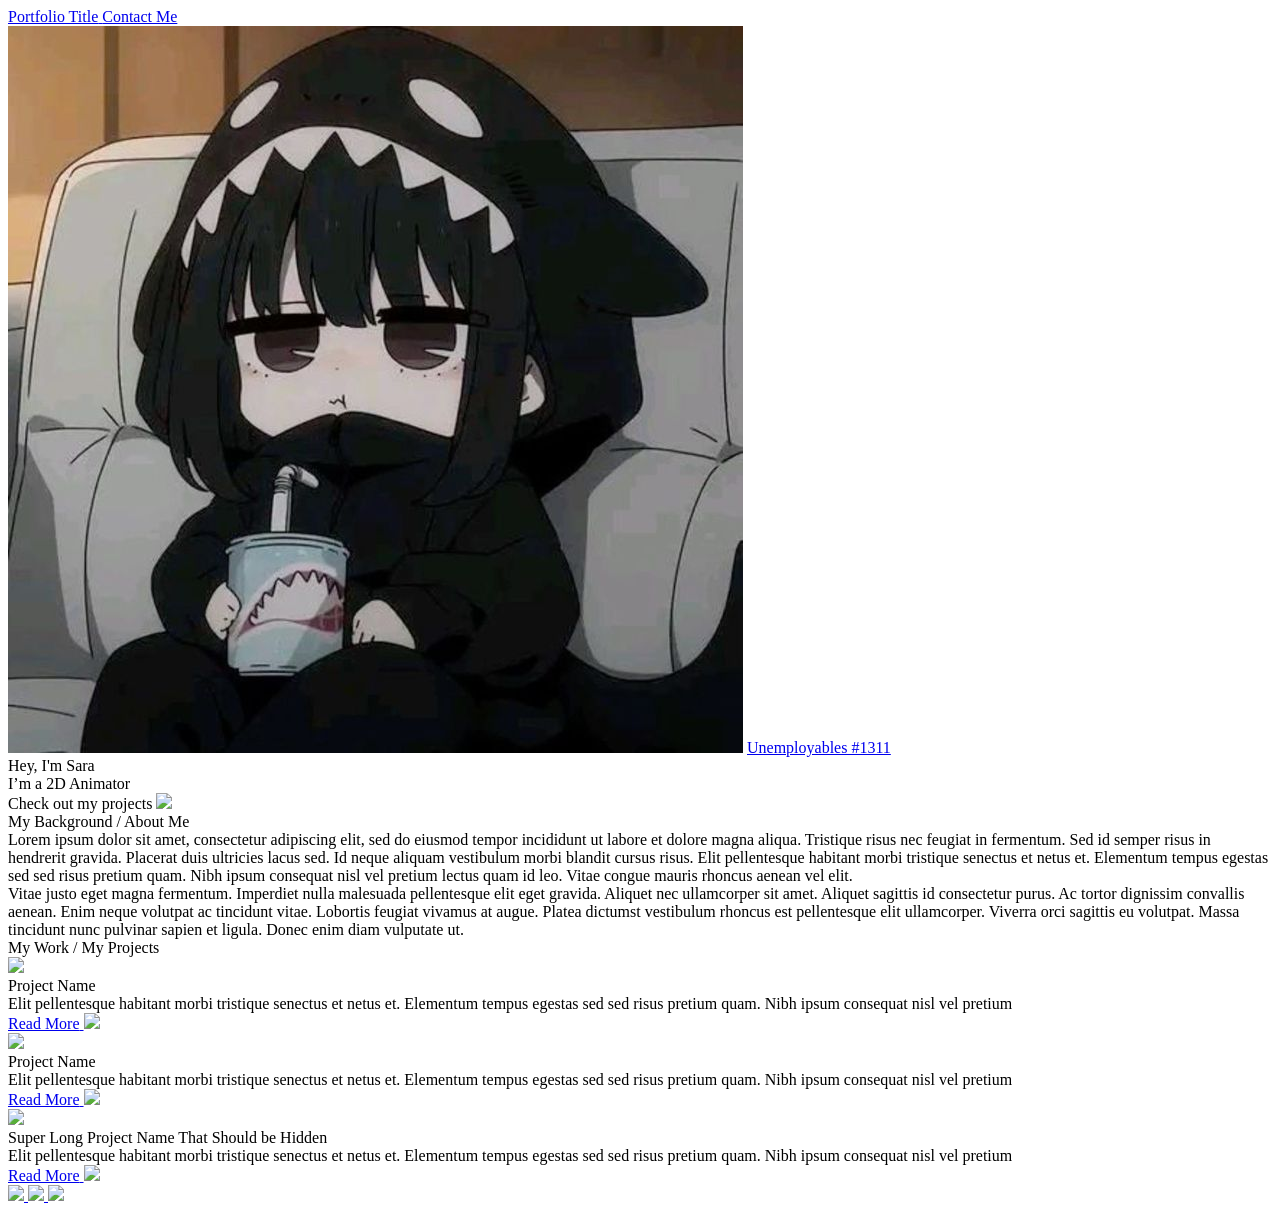
==== index.html @ 7bf30013 "foto" ====
<!DOCTYPE html>
<html lang="en">
	<head>
		<meta charset="utf-8">

    <!-- 
      TODO

      Upload your Unemployable (or whatever photo you like) to the assets/images folder
      and change the name of the image below to match the uploaded one

      Change the title in the <title> tag to whatever you would like the title of your portfolio to be

      This should be the same across all pages.
     -->
    <link rel="icon" href="./assets/images/1311.png" />
		<title>Unemployables Portfolio</title>
    <meta name="description" content="A portfolio template for the Unemployables community.">
    <meta name="viewport" content="width=device-width, initial-scale=1" />

		<link rel="stylesheet" href="./css/layout.css">
    <link rel="stylesheet" href="./css/typography.css">
    <link rel="stylesheet" href="./css/utilities.css">

		<script defer src="./js/script.js"></script>
	</head>
	<body>
    <!-- NAVBAR -->
    <div class="navbar">
      <a class="nav-title-link" href="./index.html">
        <!-- TODO - Change the "Portfolio Title" to whatever you want displayed in the top left -->
        <span class="nav-title">Portfolio Title</span>
         <!-- TODO - Change the email after 'mailto:' to your email address for contact -->
        <a class="button" href="mailto:whitevans.eth@gmail.com">
          <span class="button-text">Contact Me</span>
        </a>
      </a>
    </div>

    <!-- MAIN PAGE CONTENT -->
    <div id="main-content">

      <!-- PORTFOLIO HEADER -->
      <div id="portfolio-header">
        <div id="portfolio-header-image-container">
          <!-- 
            TODO

            - Change the img "src" attribute to point to the Unemployable image you uploaded (or whatever image).
            - Change the number to point to your Unemployable & replace the OpenSea link with your own
            - If you aren't using an Unemployable as your image, remove the entire "a" element
          -->
          <img src="./assets/images/Perfil.png" class="portfolio-header-image">
          <a class="no-underline" target="_blank" href="https://opensea.io/assets/0xe0be388ab81c47b0f098d2030a1c9ef190691a8a/1311">
            <span class="image-caption">Unemployables #1311</span>
          </a>
        </div>

          <!-- 
            TODO

            - Change the main-title to whatver you want
            - Change the body-text after that to a quick introduction to what you do
            - Edit the button text if you feel like it. It will link to the projects section below.
          -->
        <div id="portfolio-header-text-container">
            <div class="header-text">
              <span class="main-title">Hey, I'm Sara</span>
              <div class="body-text">I’m a 2D Animator</div>
            </div>
            <a class="button" id="my-work-link">
              <span class="button-text">Check out my projects</span> 
              <image src="./assets/icons/arrow-right.svg" class="right-arrow-icon"/>
            </a>
        </div>
      </div>

      <!-- ABOUT SECTION -->
      <!-- 
        TODO

        - Change the subheader-text to whatever header you want
        - Add paragraphs using the <div class="body-text"></div> elements in the "about-section-content"
      -->
      <div id="about-section">
        <span class="subheader-text">My Background / About Me</span>
        <div class="about-section-content">
          <div class="body-text">Lorem ipsum dolor sit amet, consectetur adipiscing elit, sed do eiusmod tempor incididunt ut labore et dolore magna aliqua. Tristique risus nec feugiat in fermentum. Sed id semper risus in hendrerit gravida. Placerat duis ultricies lacus sed. Id neque aliquam vestibulum morbi blandit cursus risus. Elit pellentesque habitant morbi tristique senectus et netus et. Elementum tempus egestas sed sed risus pretium quam. Nibh ipsum consequat nisl vel pretium lectus quam id leo. Vitae congue mauris rhoncus aenean vel elit.</div>
          <div class="body-text">Vitae justo eget magna fermentum. Imperdiet nulla malesuada pellentesque elit eget gravida. Aliquet nec ullamcorper sit amet. Aliquet sagittis id consectetur purus. Ac tortor dignissim convallis aenean. Enim neque volutpat ac tincidunt vitae. Lobortis feugiat vivamus at augue. Platea dictumst vestibulum rhoncus est pellentesque elit ullamcorper. Viverra orci sagittis eu volutpat. Massa tincidunt nunc pulvinar sapien et ligula. Donec enim diam vulputate ut.</div>
        </div>
      </div>

      <!-- PROJECTS / MY WORK SECTION -->
      <div id="my-work-section">
        <!-- TODO - Change the subheader-text to whatever you want the Projects section header to say -->
        <span class="subheader-text">My Work / My Projects</span>

        <div class="projects-container">
          <!-- 
            TODO

            This is where the project cards live. Here's a base level project card for you to copy:
            <div class="project-card">
              <img src="./assets/images/IMAGE_NAME" class="project-image">
              <div class="project-card-text-container">
                <div class="subheader-text project-title">PROJECT_NAME</div>
                <div class="body-text project-card-text">SMALL_PROJECT_DESCRIPTION</div>
              </div>
              <a class="button" href="./project-pages/PROJECT_PAGE_NAME.html">
                <span class="button-text">Read More</span>
                <image src="./assets/icons/arrow-right.svg" class="right-arrow-icon"/>
              </a>
            </div>

            - To add a project to the this area, copy the above, paste it below this comment, and change the following:
                - IMAGE_NAME: the name of the image file in assets/images
                - PROJECT_NAME: the name of the project (keep it short, it only shows 1 line)
                - SMALL_PROJECT_DESCRIPTION: a quick project description (max 4 lines)
                - PROJECT_PAGE_NAME.html: the html filename for the project (must be in project-pages folder)
          -->
          <div class="project-card">
            <img src="./assets/images/desktop.jpeg" class="project-image">
            <div class="project-card-text-container">
              <div class="subheader-text project-title">Project Name</div>
              <div class="body-text project-card-text">Elit pellentesque habitant morbi tristique senectus et netus et. Elementum tempus egestas sed sed risus pretium quam. Nibh ipsum consequat nisl vel pretium</div>
            </div>
            <a class="button" href="./project-pages/project-template.html">
              <span class="button-text">Read More</span>
              <image src="./assets/icons/arrow-right.svg" class="right-arrow-icon"/>
            </a>
          </div>
          <div class="project-card">
            <img src="./assets/images/code.jpeg" class="project-image">
            <div class="project-card-text-container">
              <div class="subheader-text project-title">Project Name</div>
              <div class="body-text project-card-text">Elit pellentesque habitant morbi tristique senectus et netus et. Elementum tempus egestas sed sed risus pretium quam. Nibh ipsum consequat nisl vel pretium</div>
            </div>
            <a class="button" href="./project-pages/project-template.html">
              <span class="button-text">Read More</span>
              <image src="./assets/icons/arrow-right.svg" class="right-arrow-icon"/>
            </a>
          </div>
          <div class="project-card">
            <img src="./assets/images/sketchbook.jpeg" class="project-image">
            <div class="project-card-text-container">
              <div class="subheader-text project-title">Super Long Project Name That Should be Hidden</div>
              <div class="body-text project-card-text">Elit pellentesque habitant morbi tristique senectus et netus et. Elementum tempus egestas sed sed risus pretium quam. Nibh ipsum consequat nisl vel pretium</div>
            </div>
            <a class="button" href="./project-pages/project-template.html">
              <span class="button-text">Read More</span>
              <image src="./assets/icons/arrow-right.svg" class="right-arrow-icon"/>
            </a>
          </div>
        </div>
      </div>
    </div>

    <!-- FOOTER -->
    <div id="footer">
      <!-- 
        TODO - Change href to your Instagram account (can also delete entire "a" element if no Instagram) 

        This should be the same across all pages.
      -->
      <a class="icon-link" target="_blank" href="https://twitter.com/whitevans_eth">
        <image src="./assets/icons/instagram.svg" class="footer-icon"/>
      </a>
      <!-- 
        TODO - Change href to your Twitter account (can also delete entire "a" element if no Twitter) 
      
        This should be the same across all pages.
      -->
      <a class="icon-link" target="_blank" href="https://twitter.com/whitevans_eth">
        <image src="./assets/icons/twitter.svg" class="footer-icon"/>
      </a>
      <!-- 
        TODO - Change the email after "mailto" to your contact email 
      
        This should be the same across all pages.
      -->
      <a class="icon-link" href="mailto:whitevans.eth@gmail.com">
        <image src="./assets/icons/mail.svg" class="footer-icon"/>
      </a>
    </div>

	</body>
</html>
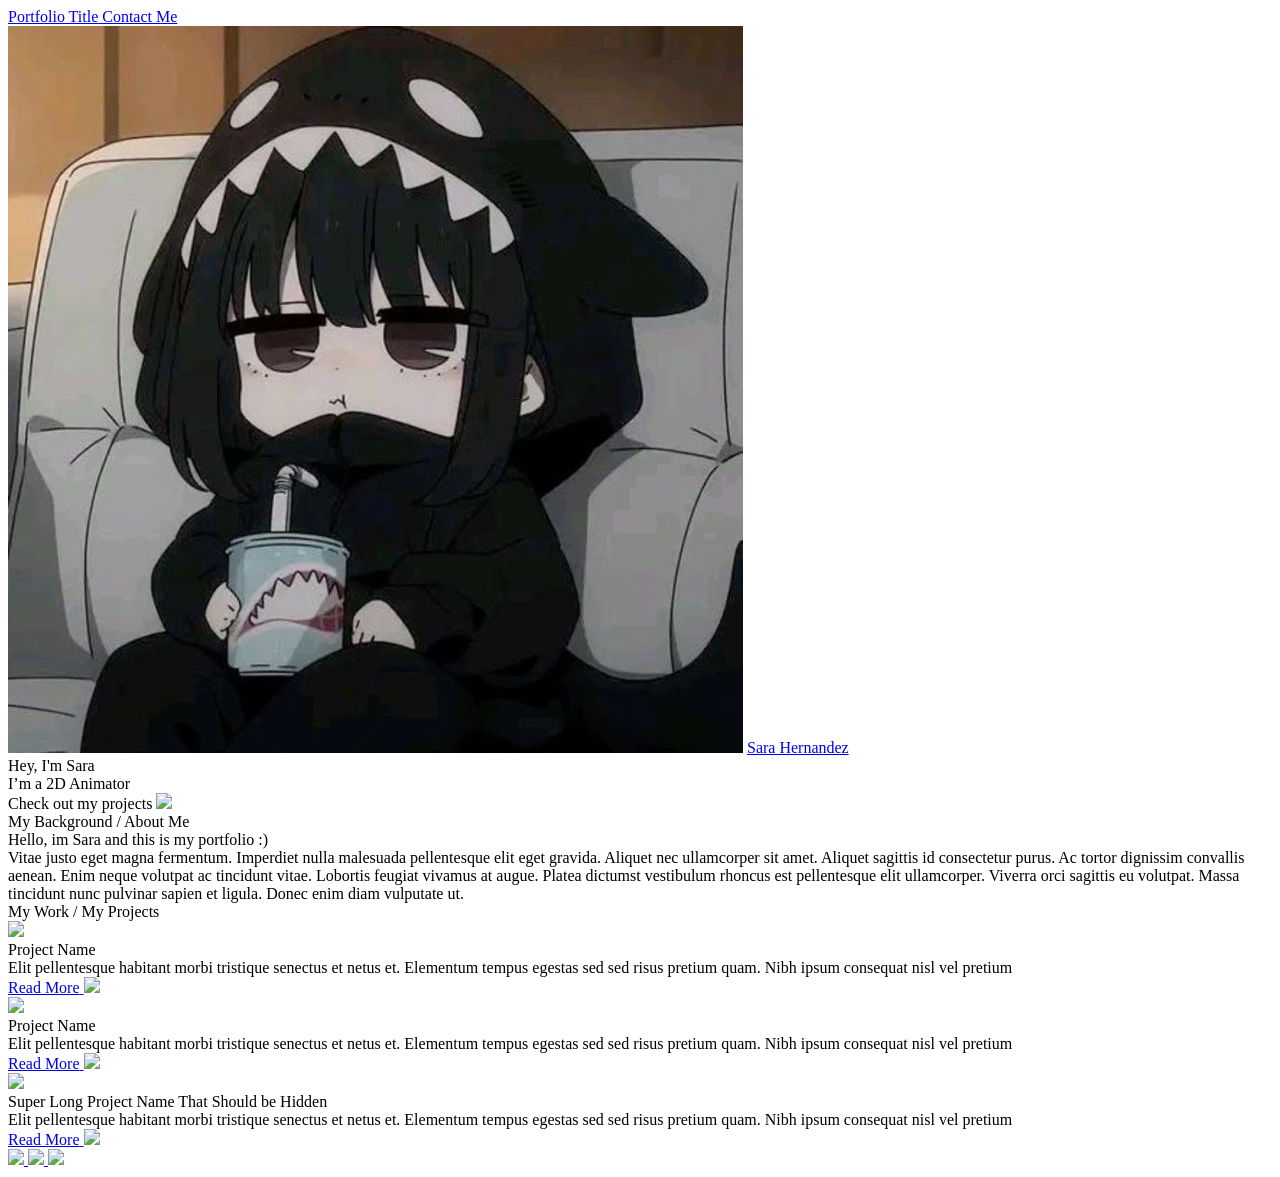
==== commit 08dcd3ea: "Update index.html" ====
--- a/index.html
+++ b/index.html
@@ -14,7 +14,7 @@
       This should be the same across all pages.
      -->
     <link rel="icon" href="./assets/images/1311.png" />
-		<title>Unemployables Portfolio</title>
+		<title>Sara's Portfolio</title>
     <meta name="description" content="A portfolio template for the Unemployables community.">
     <meta name="viewport" content="width=device-width, initial-scale=1" />
 
@@ -52,7 +52,7 @@
           -->
           <img src="./assets/images/Perfil.png" class="portfolio-header-image">
           <a class="no-underline" target="_blank" href="https://opensea.io/assets/0xe0be388ab81c47b0f098d2030a1c9ef190691a8a/1311">
-            <span class="image-caption">Unemployables #1311</span>
+            <span class="image-caption">Sara Hernandez</span>
           </a>
         </div>
 
@@ -85,7 +85,7 @@
       <div id="about-section">
         <span class="subheader-text">My Background / About Me</span>
         <div class="about-section-content">
-          <div class="body-text">Lorem ipsum dolor sit amet, consectetur adipiscing elit, sed do eiusmod tempor incididunt ut labore et dolore magna aliqua. Tristique risus nec feugiat in fermentum. Sed id semper risus in hendrerit gravida. Placerat duis ultricies lacus sed. Id neque aliquam vestibulum morbi blandit cursus risus. Elit pellentesque habitant morbi tristique senectus et netus et. Elementum tempus egestas sed sed risus pretium quam. Nibh ipsum consequat nisl vel pretium lectus quam id leo. Vitae congue mauris rhoncus aenean vel elit.</div>
+          <div class="body-text">Hello, im Sara and this is my portfolio :)</div>
           <div class="body-text">Vitae justo eget magna fermentum. Imperdiet nulla malesuada pellentesque elit eget gravida. Aliquet nec ullamcorper sit amet. Aliquet sagittis id consectetur purus. Ac tortor dignissim convallis aenean. Enim neque volutpat ac tincidunt vitae. Lobortis feugiat vivamus at augue. Platea dictumst vestibulum rhoncus est pellentesque elit ullamcorper. Viverra orci sagittis eu volutpat. Massa tincidunt nunc pulvinar sapien et ligula. Donec enim diam vulputate ut.</div>
         </div>
       </div>
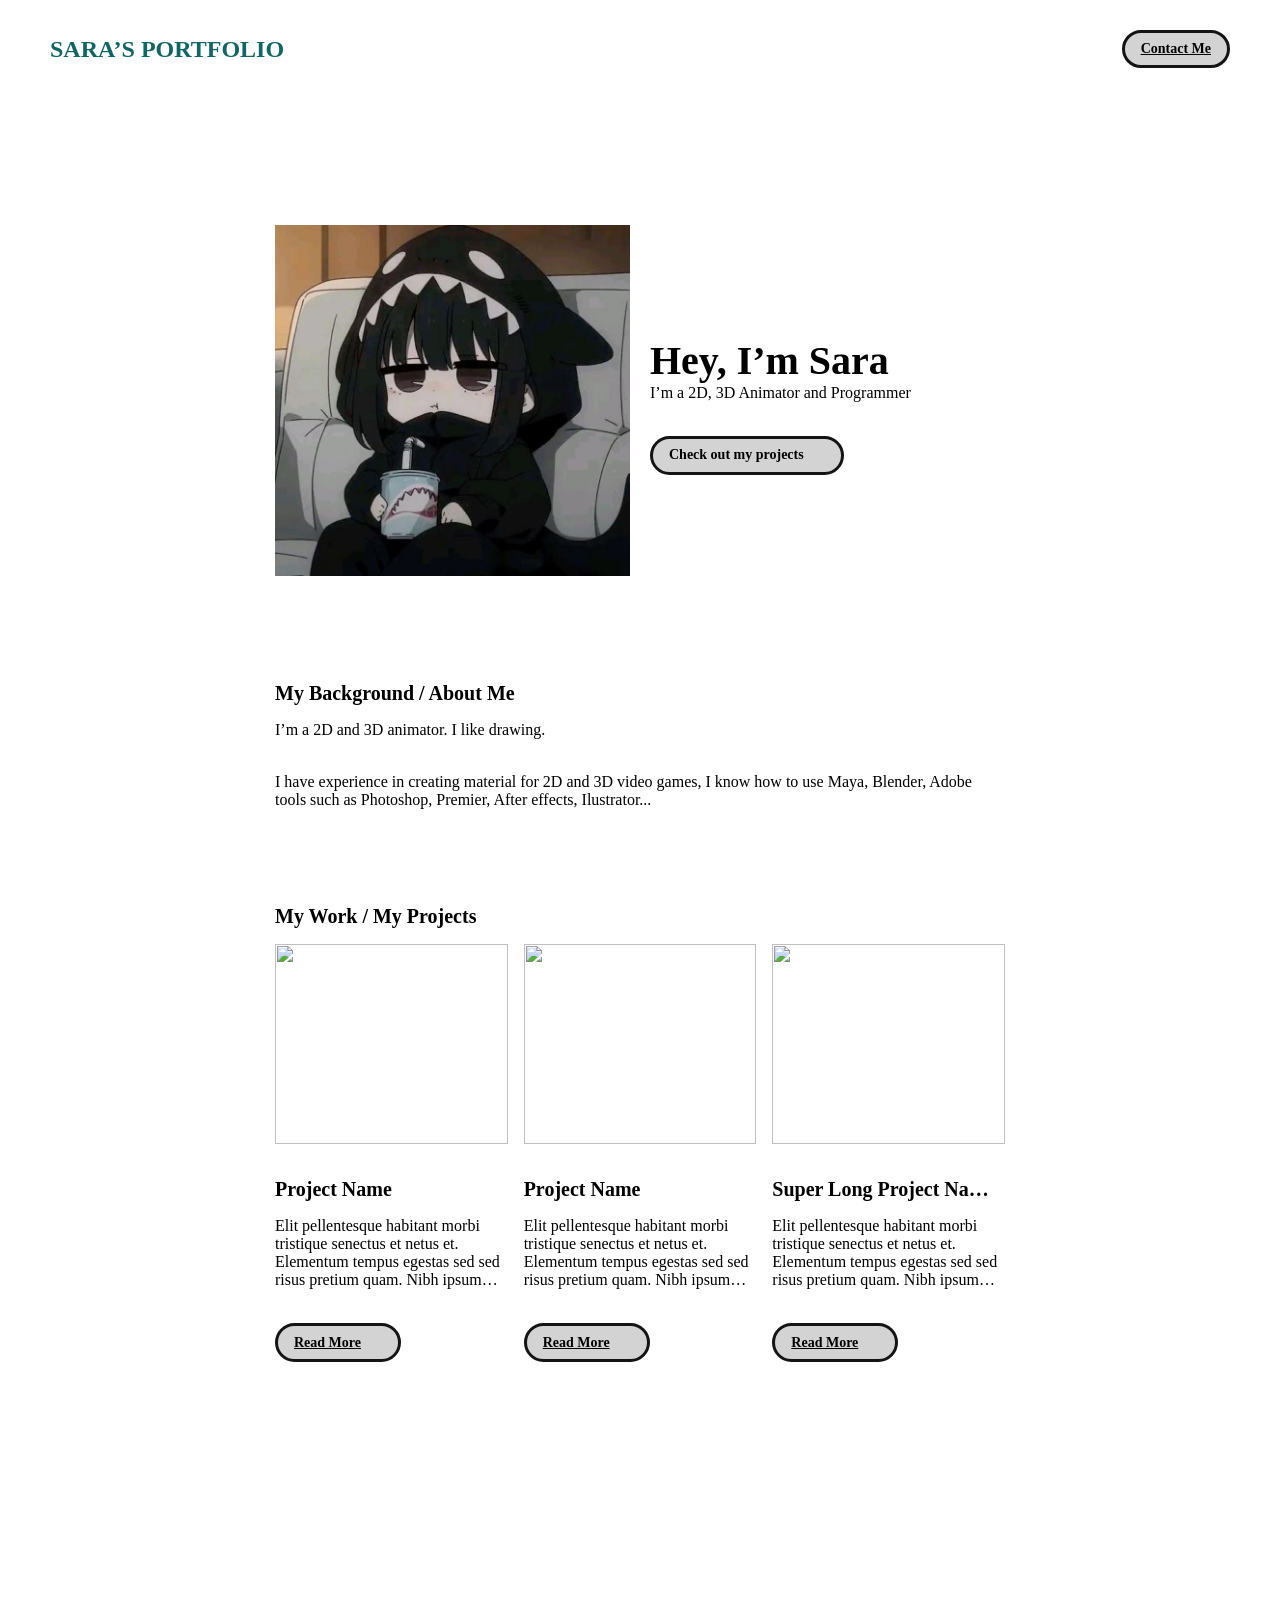
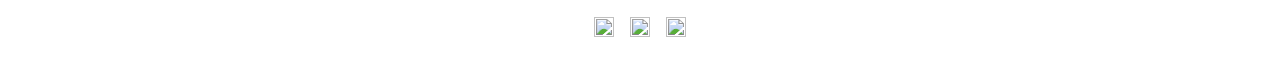
==== commit 9692e2f2: "cambios plantilla" ====
--- a/index.html
+++ b/index.html
@@ -14,8 +14,8 @@
       This should be the same across all pages.
      -->
     <link rel="icon" href="./assets/images/1311.png" />
-		<title>Sara's Portfolio</title>
-    <meta name="description" content="A portfolio template for the Unemployables community.">
+		<title>Sara´s Portfolio</title>
+    <meta name="description" content="My proyect’s">
     <meta name="viewport" content="width=device-width, initial-scale=1" />
 
 		<link rel="stylesheet" href="./css/layout.css">
@@ -29,7 +29,7 @@
     <div class="navbar">
       <a class="nav-title-link" href="./index.html">
         <!-- TODO - Change the "Portfolio Title" to whatever you want displayed in the top left -->
-        <span class="nav-title">Portfolio Title</span>
+        <span class="nav-title">SARA’S PORTFOLIO</span>
          <!-- TODO - Change the email after 'mailto:' to your email address for contact -->
         <a class="button" href="mailto:whitevans.eth@gmail.com">
           <span class="button-text">Contact Me</span>
@@ -52,7 +52,7 @@
           -->
           <img src="./assets/images/Perfil.png" class="portfolio-header-image">
           <a class="no-underline" target="_blank" href="https://opensea.io/assets/0xe0be388ab81c47b0f098d2030a1c9ef190691a8a/1311">
-            <span class="image-caption">Sara Hernandez</span>
+            <span class="image-caption"></span>
           </a>
         </div>
 
@@ -65,8 +65,8 @@
           -->
         <div id="portfolio-header-text-container">
             <div class="header-text">
-              <span class="main-title">Hey, I'm Sara</span>
-              <div class="body-text">I’m a 2D Animator</div>
+              <span class="main-title">Hey, I’m Sara</span>
+              <div class="body-text">I’m a 2D, 3D Animator and Programmer</div>
             </div>
             <a class="button" id="my-work-link">
               <span class="button-text">Check out my projects</span> 
@@ -85,8 +85,8 @@
       <div id="about-section">
         <span class="subheader-text">My Background / About Me</span>
         <div class="about-section-content">
-          <div class="body-text">Hello, im Sara and this is my portfolio :)</div>
-          <div class="body-text">Vitae justo eget magna fermentum. Imperdiet nulla malesuada pellentesque elit eget gravida. Aliquet nec ullamcorper sit amet. Aliquet sagittis id consectetur purus. Ac tortor dignissim convallis aenean. Enim neque volutpat ac tincidunt vitae. Lobortis feugiat vivamus at augue. Platea dictumst vestibulum rhoncus est pellentesque elit ullamcorper. Viverra orci sagittis eu volutpat. Massa tincidunt nunc pulvinar sapien et ligula. Donec enim diam vulputate ut.</div>
+          <div class="body-text">I’m a 2D and 3D animator. I like drawing.</div>
+          <div class="body-text">I have experience in creating material for 2D and 3D video games, I know how to use Maya, Blender, Adobe tools such as Photoshop, Premier, After effects, Ilustrator...</div>
         </div>
       </div>
 
--- a/css/layout.css
+++ b/css/layout.css
@@ -0,0 +1,224 @@
+* {
+  box-sizing: border-box;
+}
+
+html {
+  text-size-adjust: none;
+  -webkit-text-size-adjust: none;
+  -moz-text-size-adjust: none;
+  -ms-text-size-adjust: none;
+}
+
+body {
+  margin: 0;
+  -webkit-font-smoothing: antialiased;
+  -moz-osx-font-smoothing: grayscale;
+}
+
+
+
+
+/* Main Page Layout */
+
+#main-content {
+  margin: 225px 425px;
+  display: flex;
+  flex-direction: column;
+  gap: 96px;
+}
+
+
+
+
+/* Portfolio Header */
+
+#portfolio-header {
+  display: flex;
+  gap: 20px;
+  align-items: center;
+  color: Veige;
+}
+
+#portfolio-header-image-container {
+  display: flex;
+  flex-direction: column;
+  gap: 10px;
+  flex-basis: 50%;
+}
+
+.portfolio-header-image {
+  width: 100%;
+  height: auto;
+}
+
+#portfolio-header-text-container {
+  display: flex;
+  flex-direction: column;
+  gap: 34px;
+  flex-basis: 50%;
+}
+
+
+
+
+/* About Section */
+
+#about-section {
+  display: flex;
+  flex-direction: column;
+  gap: 16px;
+}
+
+.about-section-content {
+  display: flex;
+  flex-direction: column;
+  gap: 34px;
+}
+
+
+
+
+/* Project Section */
+
+#my-work-section {
+  display: flex;
+  flex-direction: column;
+  gap: 16px;
+}
+
+.projects-container {
+  display: flex;
+  gap: 34px 16px;
+  flex-wrap: wrap;
+}
+
+    /* Project Cards */
+
+    .project-card {
+      max-width: calc((100% - 32px) / 3);
+      display: flex;
+      flex-direction: column;
+      gap: 34px;
+    }
+
+    .project-card-text-container {
+      flex-direction: column;
+      display: flex;
+      gap: 16px
+    }
+
+    .project-image {
+      width: 100%;
+      height: 200px;
+      object-fit: cover;
+      object-position: center;
+    }
+
+
+
+
+/* Project Pages */
+
+#project-header {
+  display: flex;
+  flex-direction: column;
+  gap: 16px;
+}
+
+.project-header-image {
+  width: 100%;
+  height: auto;
+}
+
+#project-details {
+  display: flex;
+  flex-direction: column;
+  gap: 16px;
+}
+
+.project-details-content {
+  display: flex;
+  flex-direction: column;
+  gap: 34px;
+}
+
+    /* Project Gallery */
+
+    #project-gallery {
+      display: flex;
+      flex-direction: column;
+      gap: 16px;
+    }
+
+    .project-gallery-content {
+      display: flex;
+      flex-wrap: wrap;
+      gap: 34px 16px;
+    }
+
+    .gallery-image-container {
+      width: 100%;
+      display: flex;
+      flex-direction: column;
+      gap: 10px;
+    }
+
+    .gallery-image-container.half-width {
+      width: calc((100% - 16px) / 2);
+    }
+
+    .gallery-image {
+      width: 100%;
+      height: auto;
+    }
+
+
+/* Extra Extra large devices (large laptops and desktops, 1200px and below) */
+@media only screen and (max-width: 1600px) {
+  #main-content {
+    margin: 225px 275px;
+  }
+}
+
+/* Extra large devices (large laptops and desktops, 1200px and below) */
+@media only screen and (max-width: 1200px) {
+  #main-content {
+    margin: 225px 175px;
+  }
+}
+
+/* Large devices (laptops/desktops, 1000px and below) */
+@media only screen and (max-width: 1000px) {
+  #main-content {
+    margin: 225px 75px;
+  }
+}
+
+/* Small devices (portrait tablets and large phones, 800px and below) */
+@media only screen and (max-width: 800px) {
+  #main-content {
+    margin: 150px 50px;
+  }
+
+  #portfolio-header {
+    flex-direction: column;
+  }
+
+  .project-card {
+    max-width: calc((100% - 16px) / 2);
+  }
+}
+
+/* Small devices (portrait tablets and large phones, 600px and below) */
+@media only screen and (max-width: 600px) {
+  #main-content {
+    margin: 125px 20px;
+  }
+
+  .project-card {
+    max-width: 100%;
+  }
+}
+
+
+
--- a/css/typography.css
+++ b/css/typography.css
@@ -0,0 +1,50 @@
+body {
+  font-family: "sans-serif";
+}
+
+.nav-title {
+  font-weight: 700;
+  font-size: 24px;
+}
+
+.button-text {
+  font-size: 14px;
+  font-weight: 700;
+  color: Black;
+}
+
+.image-caption {
+  font-size: 14px;
+  font-weight: 500;
+}
+
+.main-title {
+  font-size: 40px;
+  font-weight: 700;
+}
+
+.subheader-text {
+  font-size: 20px;
+  font-weight: 700;
+}
+
+.body-text {
+  font-size: 16px;
+  font-weight: 500;
+}
+
+.project-card-text {
+  overflow: hidden;
+  text-overflow: ellipsis;
+  display: -webkit-box;
+  -webkit-line-clamp: 4;
+  -webkit-box-orient: vertical;
+}
+
+.project-title {
+  overflow: hidden;
+  text-overflow: ellipsis;
+  display: -webkit-box;
+  -webkit-line-clamp: 1;
+  -webkit-box-orient: vertical;
+}
--- a/css/utilities.css
+++ b/css/utilities.css
@@ -0,0 +1,106 @@
+
+/* Icons */
+
+.right-arrow-icon {
+  width: 16px;
+  height: 16px;
+  margin-top: 1px; 
+}
+
+.footer-icon {
+  width: 20px;
+  height: 20px;
+}
+
+a.icon-link {
+  transition: transform 200ms ease-in-out;
+}
+
+a.icon-link:hover {
+  cursor: pointer;
+  stroke-width: 5;
+  margin: 0;
+  transform: rotate(15deg);
+}
+
+
+/* Navbar Styling */
+
+.navbar {
+  width: 100%;
+  padding: 30px 50px;
+  display: flex;
+  justify-content: space-between;
+  align-items: center;
+  position: fixed;
+  top: 0;
+  left: 0;
+}
+
+.nav-title-link {
+  color: #116664;
+  text-decoration: none;
+}
+
+.nav-title-link:hover {
+  text-decoration: underline;
+}
+
+/* Small devices (portrait tablets and large phones, 800px and below) */
+@media only screen and (max-width: 800px) {
+  .navbar {
+    padding: 20px 20px;
+    background-color: white
+  }
+}
+
+
+/* Button Styling */
+
+a.button {
+  padding: 8px 16px;
+  border: 3px solid #141414;
+  border-radius: 50px;
+  color: black;
+  background-color: LightGrey;
+  width: fit-content;
+  display: flex;
+  gap: 5px;
+  align-items: center;
+}
+
+a.button:hover {
+  text-decoration: underline;
+  text-decoration-thickness: 2px;
+  cursor: pointer;
+}
+
+
+/* Footer Styling */
+
+#footer {
+  width: 100%;
+  display: flex;
+  padding: 30px 50px;
+  justify-content: center;
+  align-items: center;
+  gap: 16px;
+}
+
+/* Link Styling */
+a.no-underline {
+  text-decoration: none;
+  color: black
+}
+
+a.no-underline:hover {
+  text-decoration: underline;
+  cursor: pointer;
+}
+
+/* Small devices (portrait tablets and large phones, 800px and below) */
+@media only screen and (max-width: 800px) {
+  #footer {
+    padding: 20px 20px;
+  }
+}
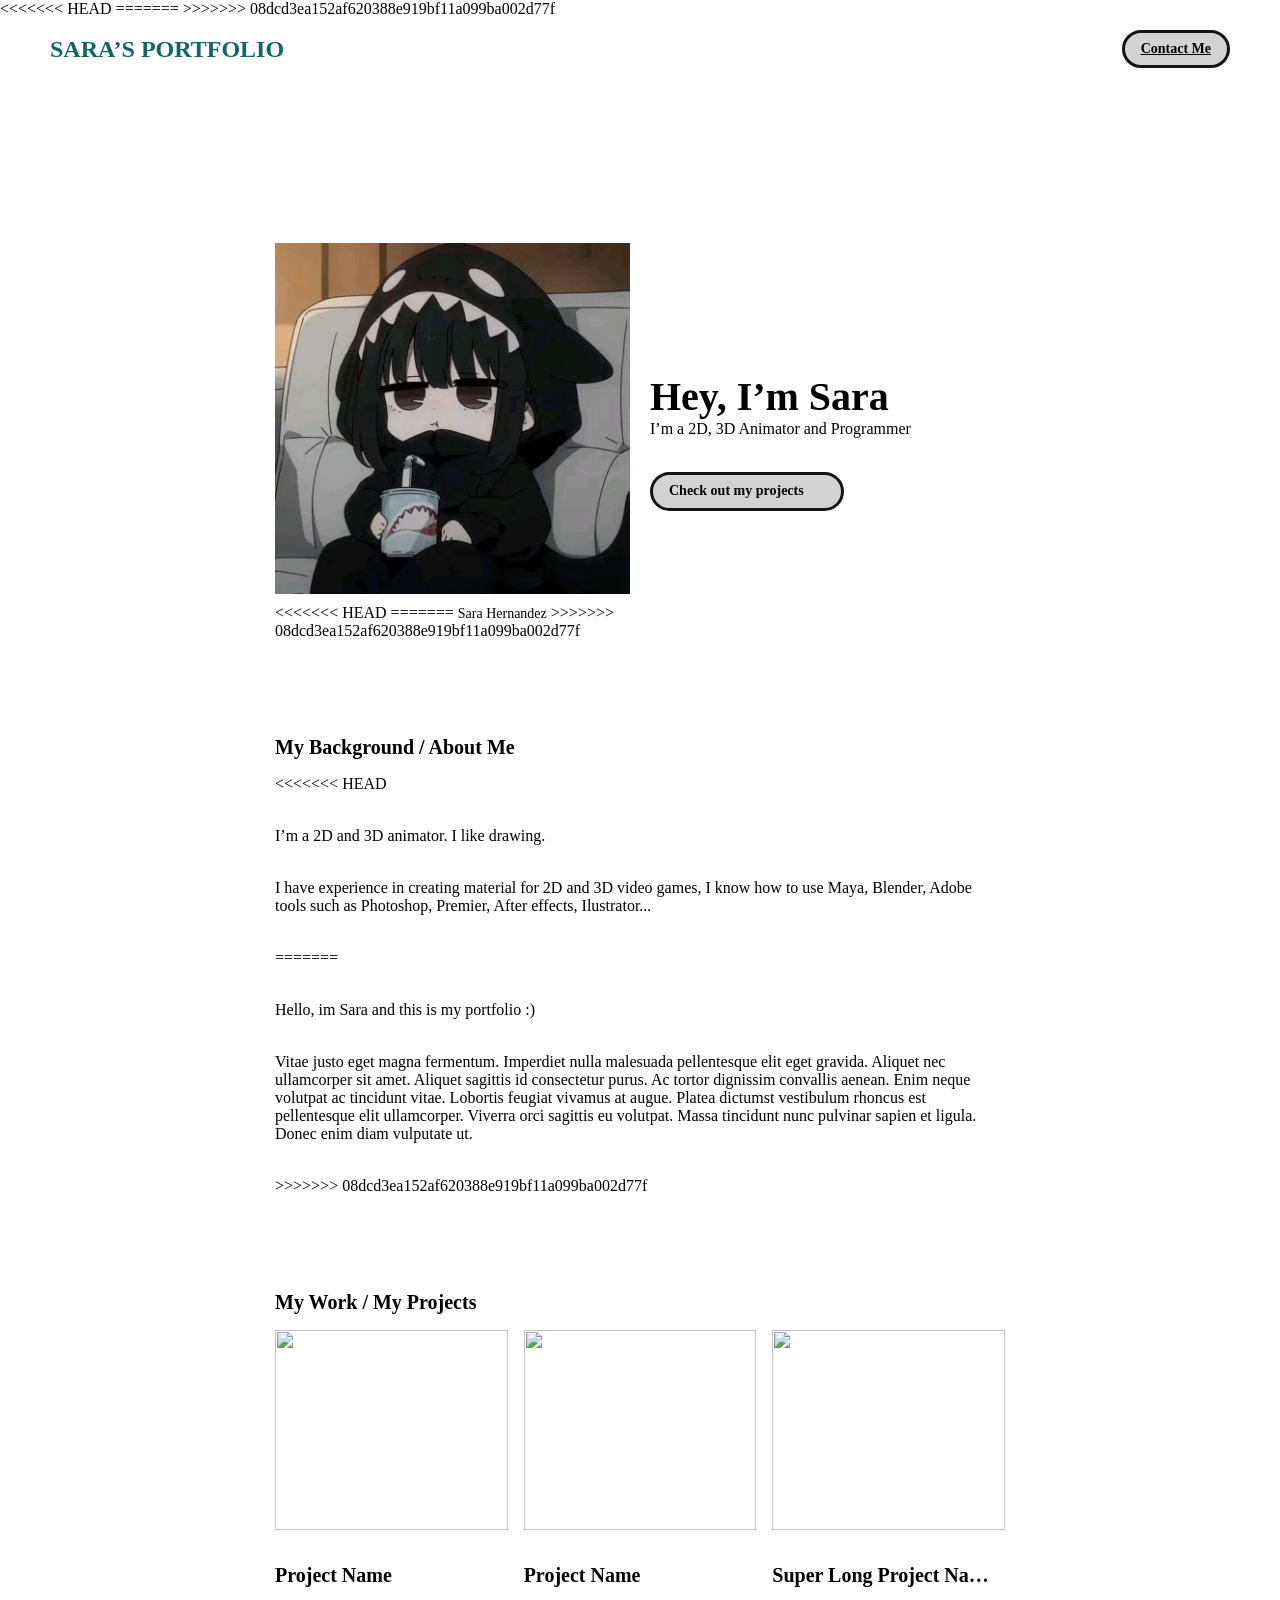
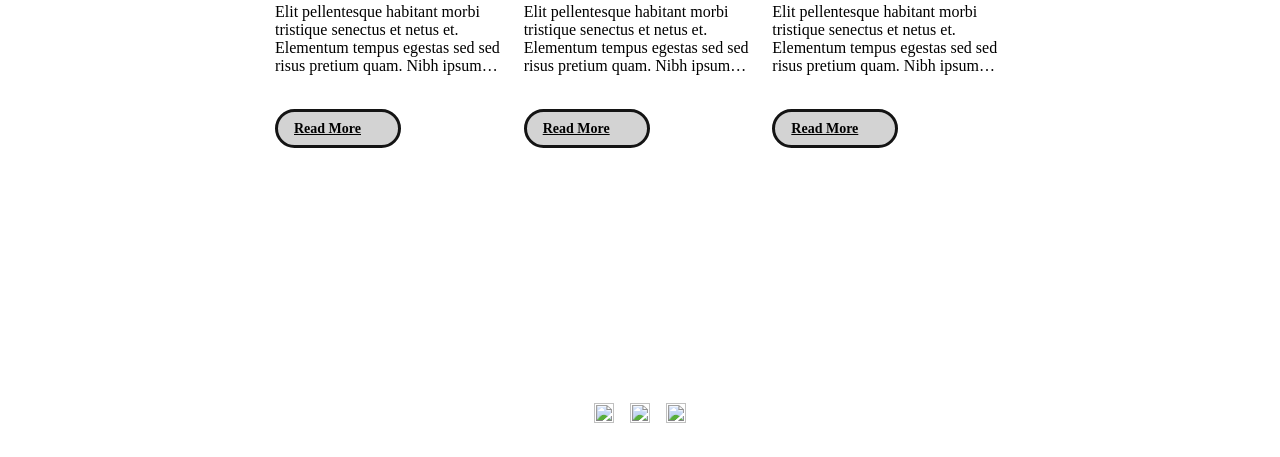
==== commit 9806d13f: "cambios plantilla2" ====
--- a/index.html
+++ b/index.html
@@ -14,8 +14,13 @@
       This should be the same across all pages.
      -->
     <link rel="icon" href="./assets/images/1311.png" />
+<<<<<<< HEAD
 		<title>Sara´s Portfolio</title>
     <meta name="description" content="My proyect’s">
+=======
+		<title>Sara's Portfolio</title>
+    <meta name="description" content="A portfolio template for the Unemployables community.">
+>>>>>>> 08dcd3ea152af620388e919bf11a099ba002d77f
     <meta name="viewport" content="width=device-width, initial-scale=1" />
 
 		<link rel="stylesheet" href="./css/layout.css">
@@ -52,7 +57,11 @@
           -->
           <img src="./assets/images/Perfil.png" class="portfolio-header-image">
           <a class="no-underline" target="_blank" href="https://opensea.io/assets/0xe0be388ab81c47b0f098d2030a1c9ef190691a8a/1311">
+<<<<<<< HEAD
             <span class="image-caption"></span>
+=======
+            <span class="image-caption">Sara Hernandez</span>
+>>>>>>> 08dcd3ea152af620388e919bf11a099ba002d77f
           </a>
         </div>
 
@@ -85,8 +94,13 @@
       <div id="about-section">
         <span class="subheader-text">My Background / About Me</span>
         <div class="about-section-content">
+<<<<<<< HEAD
           <div class="body-text">I’m a 2D and 3D animator. I like drawing.</div>
           <div class="body-text">I have experience in creating material for 2D and 3D video games, I know how to use Maya, Blender, Adobe tools such as Photoshop, Premier, After effects, Ilustrator...</div>
+=======
+          <div class="body-text">Hello, im Sara and this is my portfolio :)</div>
+          <div class="body-text">Vitae justo eget magna fermentum. Imperdiet nulla malesuada pellentesque elit eget gravida. Aliquet nec ullamcorper sit amet. Aliquet sagittis id consectetur purus. Ac tortor dignissim convallis aenean. Enim neque volutpat ac tincidunt vitae. Lobortis feugiat vivamus at augue. Platea dictumst vestibulum rhoncus est pellentesque elit ullamcorper. Viverra orci sagittis eu volutpat. Massa tincidunt nunc pulvinar sapien et ligula. Donec enim diam vulputate ut.</div>
+>>>>>>> 08dcd3ea152af620388e919bf11a099ba002d77f
         </div>
       </div>
 
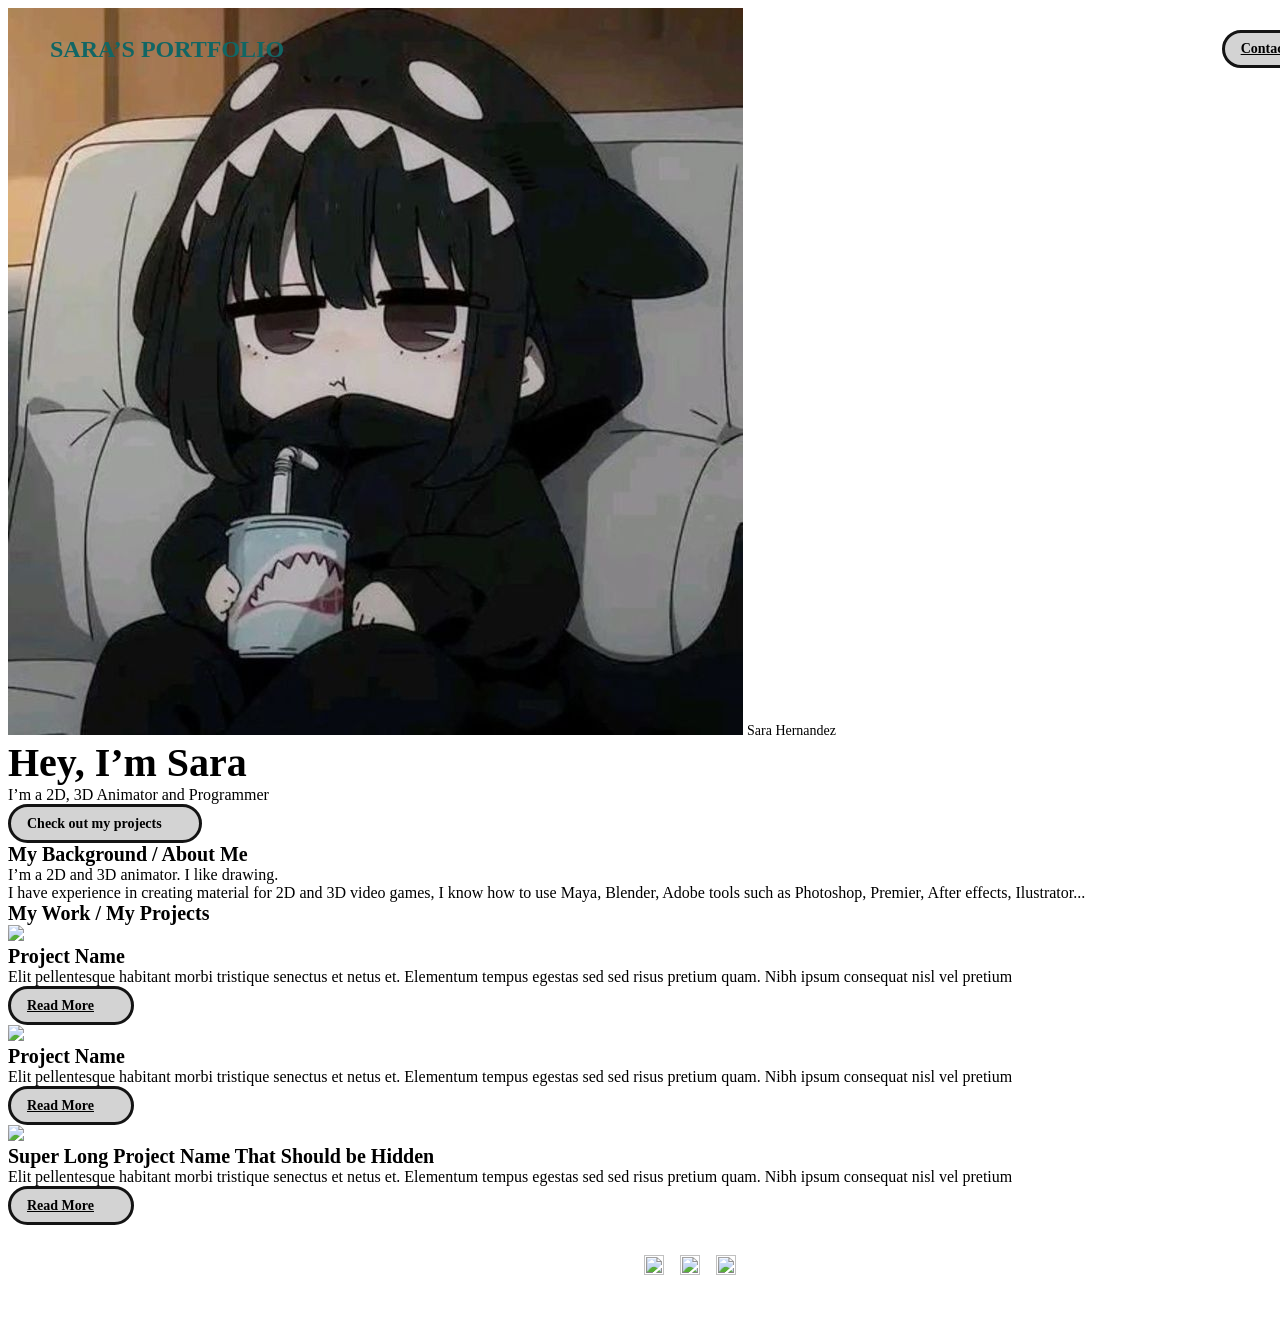
==== commit e79d83b2: "cambios de duplicado" ====
--- a/index.html
+++ b/index.html
@@ -14,13 +14,8 @@
       This should be the same across all pages.
      -->
     <link rel="icon" href="./assets/images/1311.png" />
-<<<<<<< HEAD
 		<title>Sara´s Portfolio</title>
     <meta name="description" content="My proyect’s">
-=======
-		<title>Sara's Portfolio</title>
-    <meta name="description" content="A portfolio template for the Unemployables community.">
->>>>>>> 08dcd3ea152af620388e919bf11a099ba002d77f
     <meta name="viewport" content="width=device-width, initial-scale=1" />
 
 		<link rel="stylesheet" href="./css/layout.css">
@@ -57,11 +52,7 @@
           -->
           <img src="./assets/images/Perfil.png" class="portfolio-header-image">
           <a class="no-underline" target="_blank" href="https://opensea.io/assets/0xe0be388ab81c47b0f098d2030a1c9ef190691a8a/1311">
-<<<<<<< HEAD
-            <span class="image-caption"></span>
-=======
             <span class="image-caption">Sara Hernandez</span>
->>>>>>> 08dcd3ea152af620388e919bf11a099ba002d77f
           </a>
         </div>
 
@@ -94,13 +85,8 @@
       <div id="about-section">
         <span class="subheader-text">My Background / About Me</span>
         <div class="about-section-content">
-<<<<<<< HEAD
           <div class="body-text">I’m a 2D and 3D animator. I like drawing.</div>
           <div class="body-text">I have experience in creating material for 2D and 3D video games, I know how to use Maya, Blender, Adobe tools such as Photoshop, Premier, After effects, Ilustrator...</div>
-=======
-          <div class="body-text">Hello, im Sara and this is my portfolio :)</div>
-          <div class="body-text">Vitae justo eget magna fermentum. Imperdiet nulla malesuada pellentesque elit eget gravida. Aliquet nec ullamcorper sit amet. Aliquet sagittis id consectetur purus. Ac tortor dignissim convallis aenean. Enim neque volutpat ac tincidunt vitae. Lobortis feugiat vivamus at augue. Platea dictumst vestibulum rhoncus est pellentesque elit ullamcorper. Viverra orci sagittis eu volutpat. Massa tincidunt nunc pulvinar sapien et ligula. Donec enim diam vulputate ut.</div>
->>>>>>> 08dcd3ea152af620388e919bf11a099ba002d77f
         </div>
       </div>
 
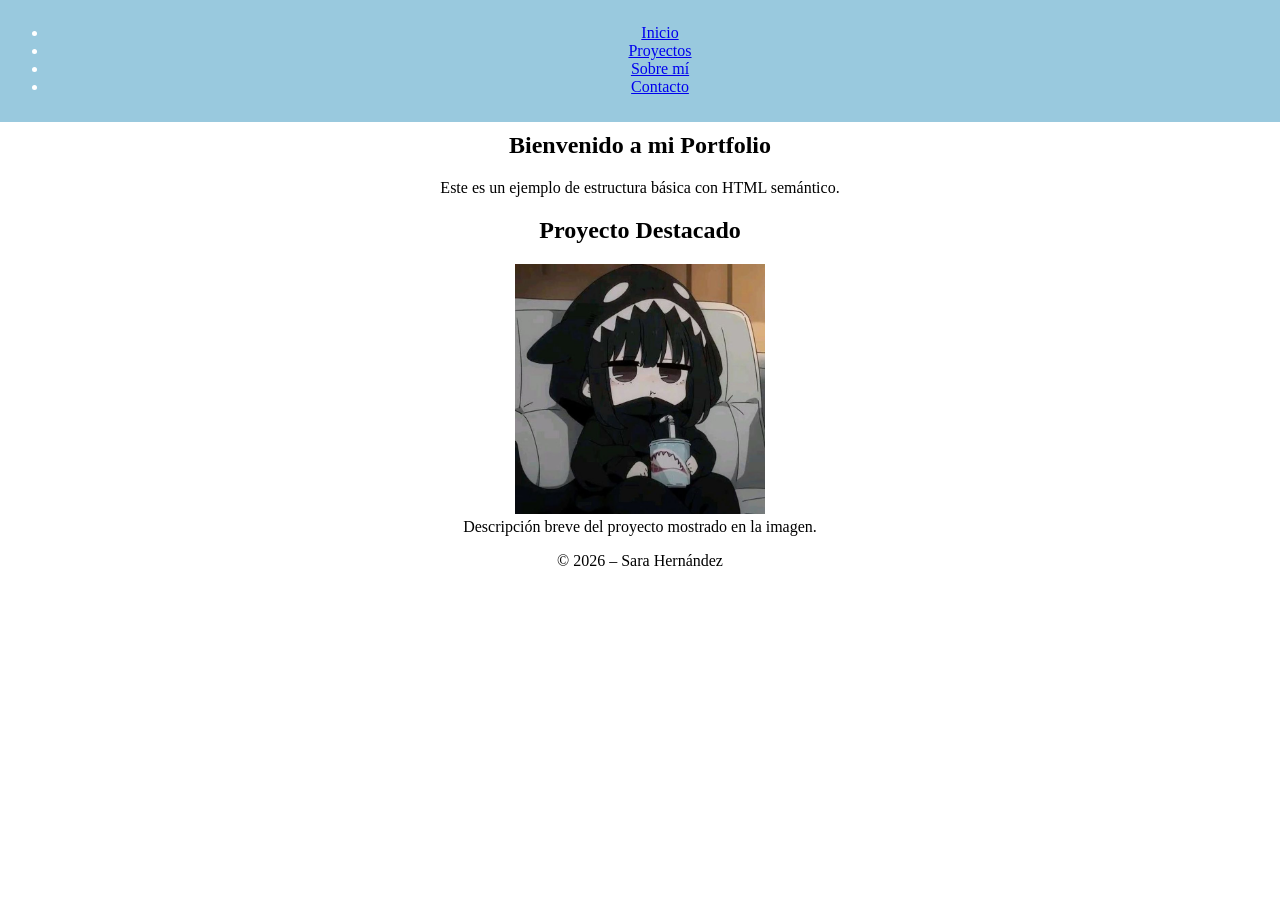
==== commit 540925cd: "13/02/26" ====
--- a/index.html
+++ b/index.html
@@ -1,187 +1,61 @@
 <!DOCTYPE html>
-<html lang="en">
-	<head>
-		<meta charset="utf-8">
+<html lang="es">
+<head>
+    <meta charset="UTF-8">
+    <meta name="viewport" content="width=device-width, initial-scale=1.0">
+    <title>Mi Portfolio</title>
+    <style>
 
-    <!-- 
-      TODO
+     body {font-family: ans-serif;}
+     .Background {
+       background-color: #99c9de;
+       color: white;
+       margin: -10px;
+       padding:10px;
+           }           
+    </style>
+</head>
 
-      Upload your Unemployable (or whatever photo you like) to the assets/images folder
-      and change the name of the image below to match the uploaded one
+<body style="text-align:center;">
+    <!-- HEADER + NAVEGACIÓN -->
+    <div class="Background">
+      <header>
+        <nav>
+            <ul>
+                <li style="text-align:center;"><a href="index.html">Inicio</a></li>
+                <li style="text-align:center;"><a href="Pag2.html">Proyectos</a></li>
+                <li style="text-align:center;"><a href="#">Sobre mí</a></li>
+                <li style="text-align:center;"><a href="#">Contacto</a></li>
+            </ul>
+        </nav>
+      </header>
+    </div> 
+    
+    <!-- CONTENIDO PRINCIPAL -->
+    <main>
 
-      Change the title in the <title> tag to whatever you would like the title of your portfolio to be
+        <!-- SECCIÓN DE BIENVENIDA -->
+        <section>
+            <h1 style=>Bienvenido a mi Portfolio</h1>
+            <p>Este es un ejemplo de estructura básica con HTML semántico.</p>
+        </section>
 
-      This should be the same across all pages.
-     -->
-    <link rel="icon" href="./assets/images/1311.png" />
-		<title>Sara´s Portfolio</title>
-    <meta name="description" content="My proyect’s">
-    <meta name="viewport" content="width=device-width, initial-scale=1" />
+        <!-- ARTÍCULO DE PROYECTO -->
+        <nav>
+            <h2>Proyecto Destacado</h2>
 
-		<link rel="stylesheet" href="./css/layout.css">
-    <link rel="stylesheet" href="./css/typography.css">
-    <link rel="stylesheet" href="./css/utilities.css">
+            <figure>
+                <img src="Imagenes\Perfil.jpg" alt="Imagen Perfil" width="250" height="250">
+                <figcaption>Descripción breve del proyecto mostrado en la imagen.</figcaption>
+            </figure>
+        </nav>
 
-		<script defer src="./js/script.js"></script>
-	</head>
-	<body>
-    <!-- NAVBAR -->
-    <div class="navbar">
-      <a class="nav-title-link" href="./index.html">
-        <!-- TODO - Change the "Portfolio Title" to whatever you want displayed in the top left -->
-        <span class="nav-title">SARA’S PORTFOLIO</span>
-         <!-- TODO - Change the email after 'mailto:' to your email address for contact -->
-        <a class="button" href="mailto:whitevans.eth@gmail.com">
-          <span class="button-text">Contact Me</span>
-        </a>
-      </a>
-    </div>
+    </main>
 
-    <!-- MAIN PAGE CONTENT -->
-    <div id="main-content">
+    <!-- PIE DE PÁGINA -->
+    <footer>
+        <p>© 2026 – Sara Hernández</p>
+    </footer>
 
-      <!-- PORTFOLIO HEADER -->
-      <div id="portfolio-header">
-        <div id="portfolio-header-image-container">
-          <!-- 
-            TODO
-
-            - Change the img "src" attribute to point to the Unemployable image you uploaded (or whatever image).
-            - Change the number to point to your Unemployable & replace the OpenSea link with your own
-            - If you aren't using an Unemployable as your image, remove the entire "a" element
-          -->
-          <img src="./assets/images/Perfil.png" class="portfolio-header-image">
-          <a class="no-underline" target="_blank" href="https://opensea.io/assets/0xe0be388ab81c47b0f098d2030a1c9ef190691a8a/1311">
-            <span class="image-caption">Sara Hernandez</span>
-          </a>
-        </div>
-
-          <!-- 
-            TODO
-
-            - Change the main-title to whatver you want
-            - Change the body-text after that to a quick introduction to what you do
-            - Edit the button text if you feel like it. It will link to the projects section below.
-          -->
-        <div id="portfolio-header-text-container">
-            <div class="header-text">
-              <span class="main-title">Hey, I’m Sara</span>
-              <div class="body-text">I’m a 2D, 3D Animator and Programmer</div>
-            </div>
-            <a class="button" id="my-work-link">
-              <span class="button-text">Check out my projects</span> 
-              <image src="./assets/icons/arrow-right.svg" class="right-arrow-icon"/>
-            </a>
-        </div>
-      </div>
-
-      <!-- ABOUT SECTION -->
-      <!-- 
-        TODO
-
-        - Change the subheader-text to whatever header you want
-        - Add paragraphs using the <div class="body-text"></div> elements in the "about-section-content"
-      -->
-      <div id="about-section">
-        <span class="subheader-text">My Background / About Me</span>
-        <div class="about-section-content">
-          <div class="body-text">I’m a 2D and 3D animator. I like drawing.</div>
-          <div class="body-text">I have experience in creating material for 2D and 3D video games, I know how to use Maya, Blender, Adobe tools such as Photoshop, Premier, After effects, Ilustrator...</div>
-        </div>
-      </div>
-
-      <!-- PROJECTS / MY WORK SECTION -->
-      <div id="my-work-section">
-        <!-- TODO - Change the subheader-text to whatever you want the Projects section header to say -->
-        <span class="subheader-text">My Work / My Projects</span>
-
-        <div class="projects-container">
-          <!-- 
-            TODO
-
-            This is where the project cards live. Here's a base level project card for you to copy:
-            <div class="project-card">
-              <img src="./assets/images/IMAGE_NAME" class="project-image">
-              <div class="project-card-text-container">
-                <div class="subheader-text project-title">PROJECT_NAME</div>
-                <div class="body-text project-card-text">SMALL_PROJECT_DESCRIPTION</div>
-              </div>
-              <a class="button" href="./project-pages/PROJECT_PAGE_NAME.html">
-                <span class="button-text">Read More</span>
-                <image src="./assets/icons/arrow-right.svg" class="right-arrow-icon"/>
-              </a>
-            </div>
-
-            - To add a project to the this area, copy the above, paste it below this comment, and change the following:
-                - IMAGE_NAME: the name of the image file in assets/images
-                - PROJECT_NAME: the name of the project (keep it short, it only shows 1 line)
-                - SMALL_PROJECT_DESCRIPTION: a quick project description (max 4 lines)
-                - PROJECT_PAGE_NAME.html: the html filename for the project (must be in project-pages folder)
-          -->
-          <div class="project-card">
-            <img src="./assets/images/desktop.jpeg" class="project-image">
-            <div class="project-card-text-container">
-              <div class="subheader-text project-title">Project Name</div>
-              <div class="body-text project-card-text">Elit pellentesque habitant morbi tristique senectus et netus et. Elementum tempus egestas sed sed risus pretium quam. Nibh ipsum consequat nisl vel pretium</div>
-            </div>
-            <a class="button" href="./project-pages/project-template.html">
-              <span class="button-text">Read More</span>
-              <image src="./assets/icons/arrow-right.svg" class="right-arrow-icon"/>
-            </a>
-          </div>
-          <div class="project-card">
-            <img src="./assets/images/code.jpeg" class="project-image">
-            <div class="project-card-text-container">
-              <div class="subheader-text project-title">Project Name</div>
-              <div class="body-text project-card-text">Elit pellentesque habitant morbi tristique senectus et netus et. Elementum tempus egestas sed sed risus pretium quam. Nibh ipsum consequat nisl vel pretium</div>
-            </div>
-            <a class="button" href="./project-pages/project-template.html">
-              <span class="button-text">Read More</span>
-              <image src="./assets/icons/arrow-right.svg" class="right-arrow-icon"/>
-            </a>
-          </div>
-          <div class="project-card">
-            <img src="./assets/images/sketchbook.jpeg" class="project-image">
-            <div class="project-card-text-container">
-              <div class="subheader-text project-title">Super Long Project Name That Should be Hidden</div>
-              <div class="body-text project-card-text">Elit pellentesque habitant morbi tristique senectus et netus et. Elementum tempus egestas sed sed risus pretium quam. Nibh ipsum consequat nisl vel pretium</div>
-            </div>
-            <a class="button" href="./project-pages/project-template.html">
-              <span class="button-text">Read More</span>
-              <image src="./assets/icons/arrow-right.svg" class="right-arrow-icon"/>
-            </a>
-          </div>
-        </div>
-      </div>
-    </div>
-
-    <!-- FOOTER -->
-    <div id="footer">
-      <!-- 
-        TODO - Change href to your Instagram account (can also delete entire "a" element if no Instagram) 
-
-        This should be the same across all pages.
-      -->
-      <a class="icon-link" target="_blank" href="https://twitter.com/whitevans_eth">
-        <image src="./assets/icons/instagram.svg" class="footer-icon"/>
-      </a>
-      <!-- 
-        TODO - Change href to your Twitter account (can also delete entire "a" element if no Twitter) 
-      
-        This should be the same across all pages.
-      -->
-      <a class="icon-link" target="_blank" href="https://twitter.com/whitevans_eth">
-        <image src="./assets/icons/twitter.svg" class="footer-icon"/>
-      </a>
-      <!-- 
-        TODO - Change the email after "mailto" to your contact email 
-      
-        This should be the same across all pages.
-      -->
-      <a class="icon-link" href="mailto:whitevans.eth@gmail.com">
-        <image src="./assets/icons/mail.svg" class="footer-icon"/>
-      </a>
-    </div>
-
-	</body>
+</body>
 </html>
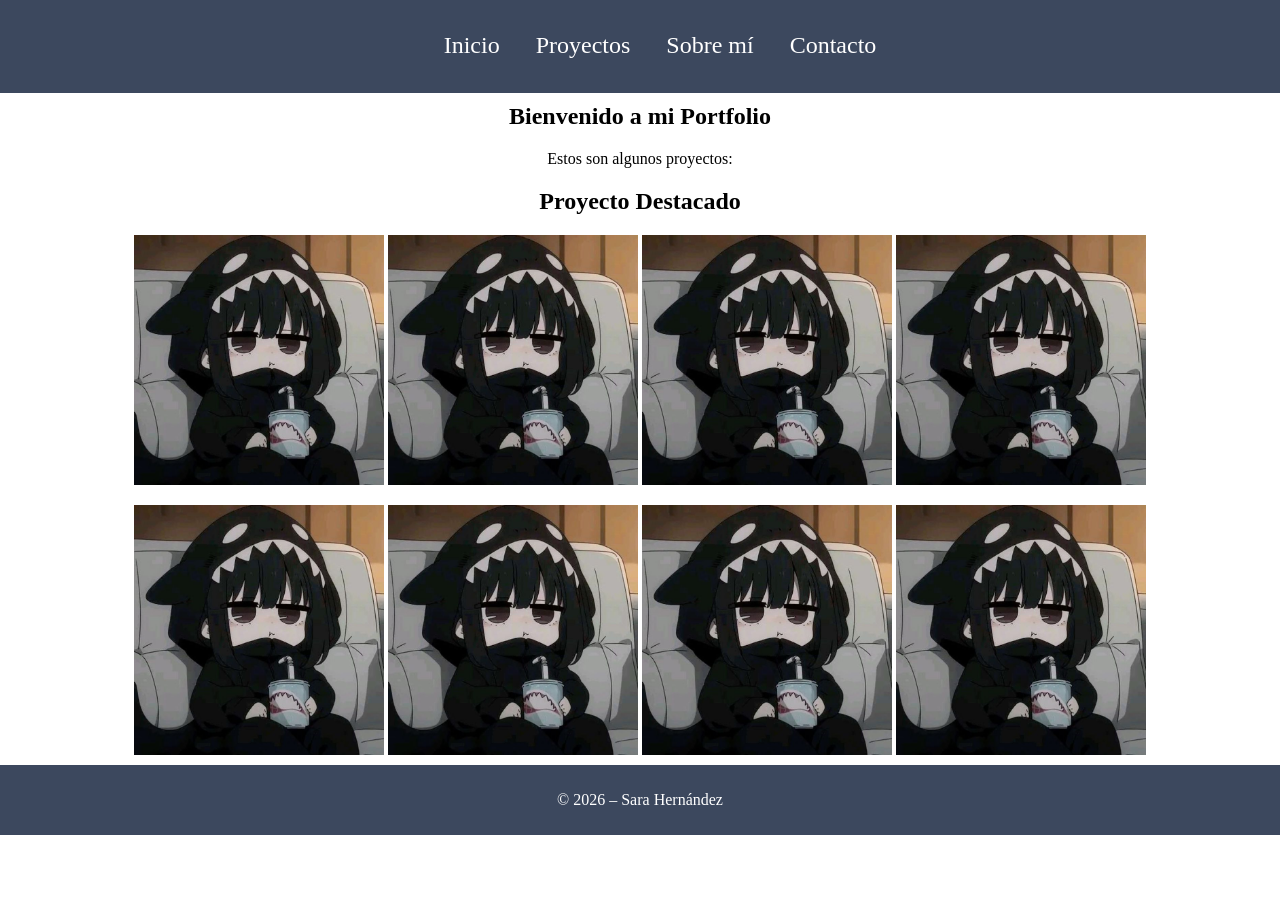
==== commit 68d3a298: "2 13/02/26" ====
--- a/index.html
+++ b/index.html
@@ -5,14 +5,38 @@
     <meta name="viewport" content="width=device-width, initial-scale=1.0">
     <title>Mi Portfolio</title>
     <style>
-
      body {font-family: ans-serif;}
-     .Background {
-       background-color: #99c9de;
+       .Background {
+       background-color: #3c485e;
        color: white;
        margin: -10px;
        padding:10px;
-           }           
+           }         
+     ul {
+         list-style: none;      
+         padding: 10;
+         margin: 10;
+        }
+     li {
+         display: inline-block; 
+         margin: 0 15px;   
+        }
+     a {
+         text-decoration: none;
+         color: white;
+     }
+     nav a:hover {
+         color: black;
+         }
+        .galeria {
+       display: flex;          
+       justify-content: center; 
+       gap: 20px;              
+       }
+       .galeria img {
+        width: 200px;
+        height: auto;
+       }
     </style>
 </head>
 
@@ -21,11 +45,11 @@
     <div class="Background">
       <header>
         <nav>
-            <ul>
-                <li style="text-align:center;"><a href="index.html">Inicio</a></li>
-                <li style="text-align:center;"><a href="Pag2.html">Proyectos</a></li>
-                <li style="text-align:center;"><a href="#">Sobre mí</a></li>
-                <li style="text-align:center;"><a href="#">Contacto</a></li>
+            <ul style="font-size:150%;">
+                <li><a href="index.html">Inicio</a></li>
+                <li><a href="Pag2.html">Proyectos</a></li>
+                <li><a href="#">Sobre mí</a></li>
+                <li><a href="#">Contacto</a></li>
             </ul>
         </nav>
       </header>
@@ -36,25 +60,33 @@
 
         <!-- SECCIÓN DE BIENVENIDA -->
         <section>
-            <h1 style=>Bienvenido a mi Portfolio</h1>
-            <p>Este es un ejemplo de estructura básica con HTML semántico.</p>
+            <h1>Bienvenido a mi Portfolio</h1>
+            <p>Estos son algunos proyectos: </p>
         </section>
 
         <!-- ARTÍCULO DE PROYECTO -->
         <nav>
-            <h2>Proyecto Destacado</h2>
+            <h2>Proyecto Destacado</h2> 
 
-            <figure>
+            <figure style= ".galeria">
                 <img src="Imagenes\Perfil.jpg" alt="Imagen Perfil" width="250" height="250">
-                <figcaption>Descripción breve del proyecto mostrado en la imagen.</figcaption>
+                <img src="Imagenes\Perfil.jpg" alt="Imagen Perfil" width="250" height="250">
+                <img src="Imagenes\Perfil.jpg" alt="Imagen Perfil" width="250" height="250">
+                <img src="Imagenes\Perfil.jpg" alt="Imagen Perfil" width="250" height="250">
+            </figure>
+            <figure style= ".galeria">
+                <img src="Imagenes\Perfil.jpg" alt="Imagen Perfil" width="250" height="250">
+                <img src="Imagenes\Perfil.jpg" alt="Imagen Perfil" width="250" height="250">
+                <img src="Imagenes\Perfil.jpg" alt="Imagen Perfil" width="250" height="250">
+                <img src="Imagenes\Perfil.jpg" alt="Imagen Perfil" width="250" height="250">
             </figure>
         </nav>
 
     </main>
 
     <!-- PIE DE PÁGINA -->
-    <footer>
-        <p>© 2026 – Sara Hernández</p>
+    <footer class="Background">
+        <p color = "White">© 2026 – Sara Hernández</p>
     </footer>
 
 </body>
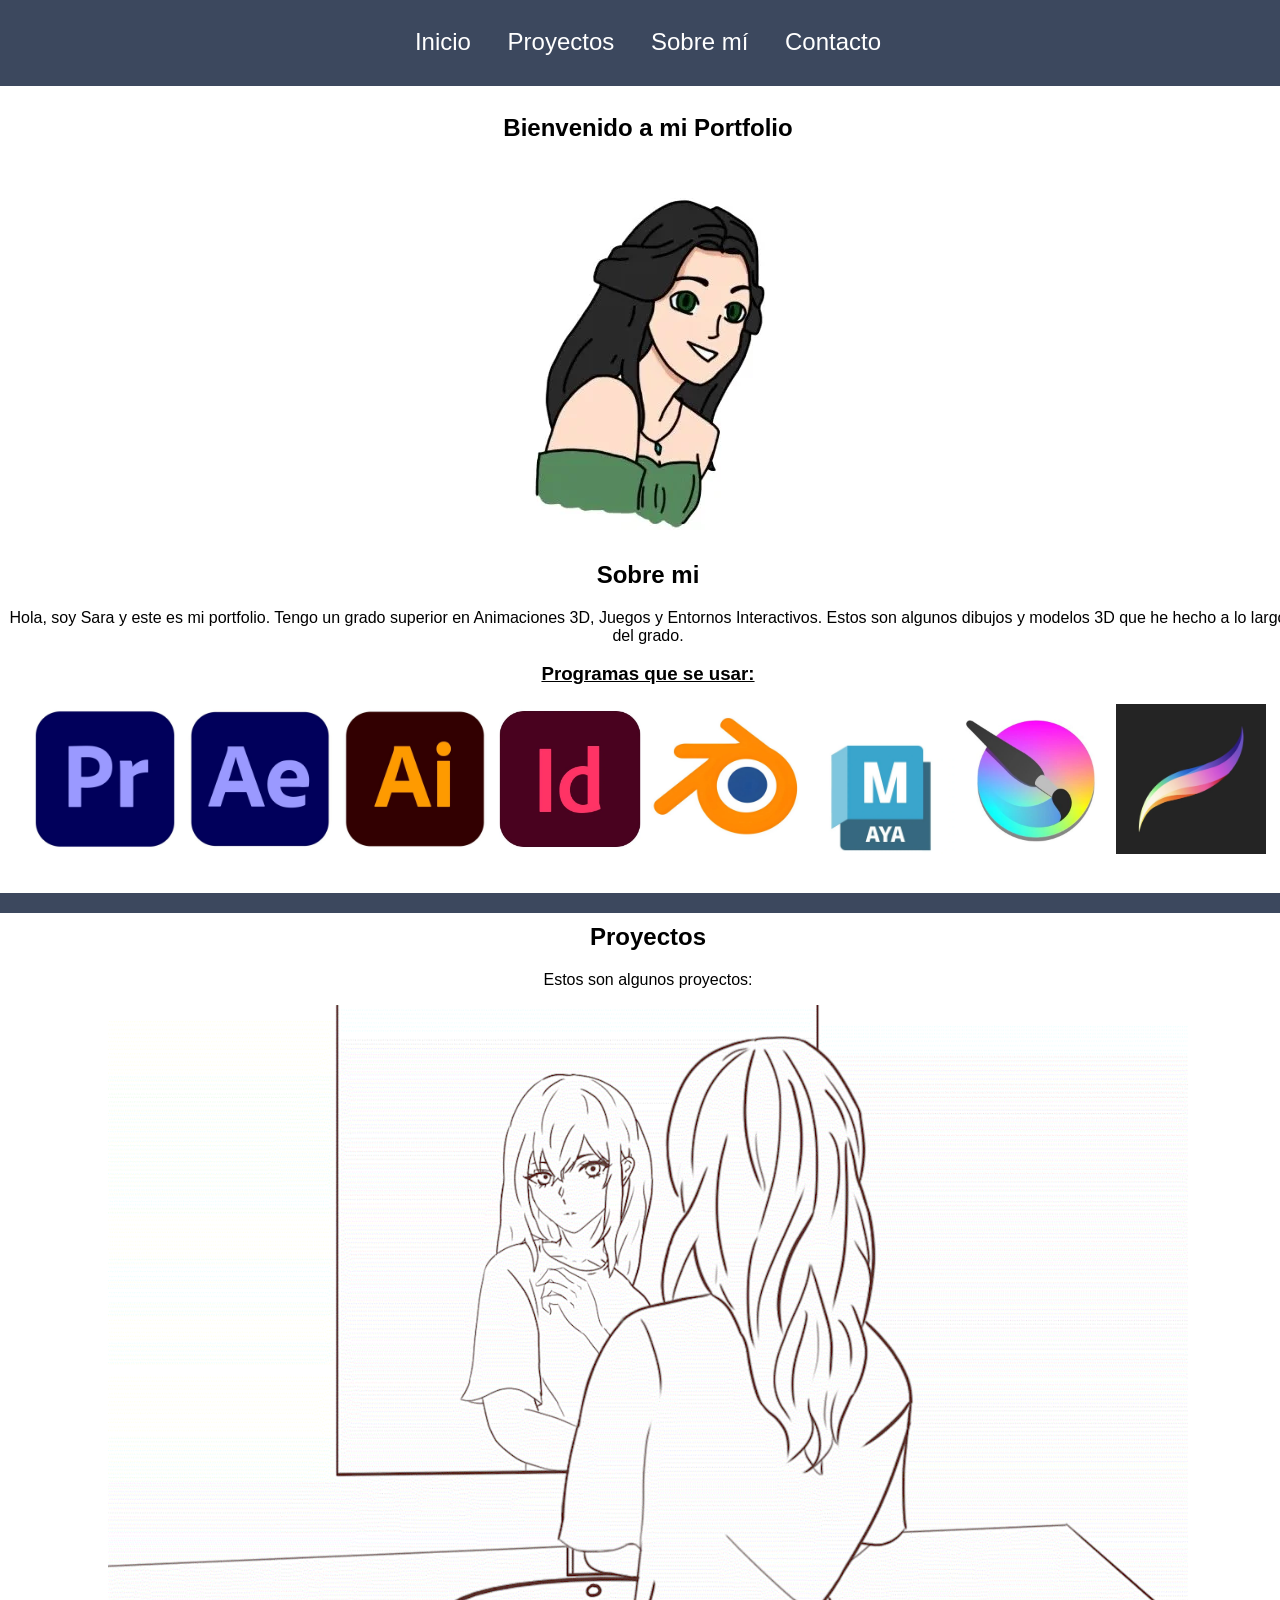
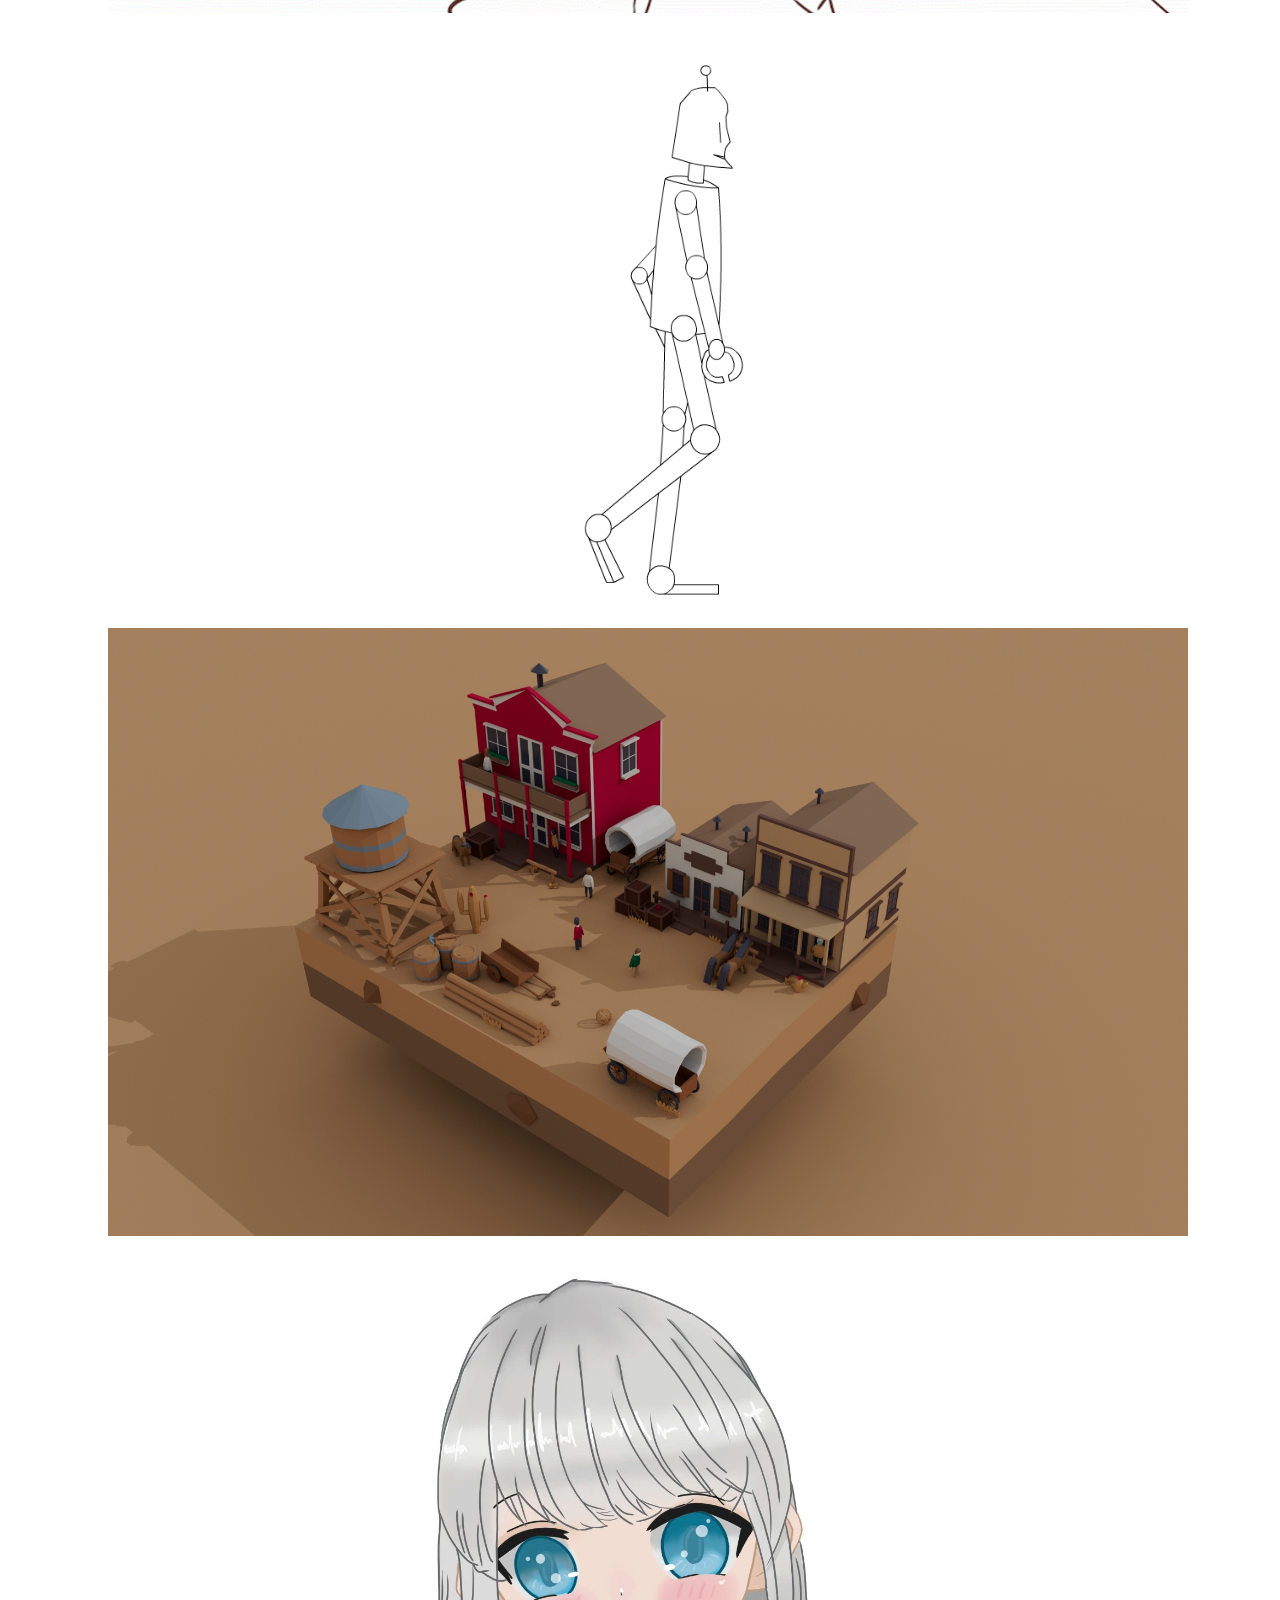
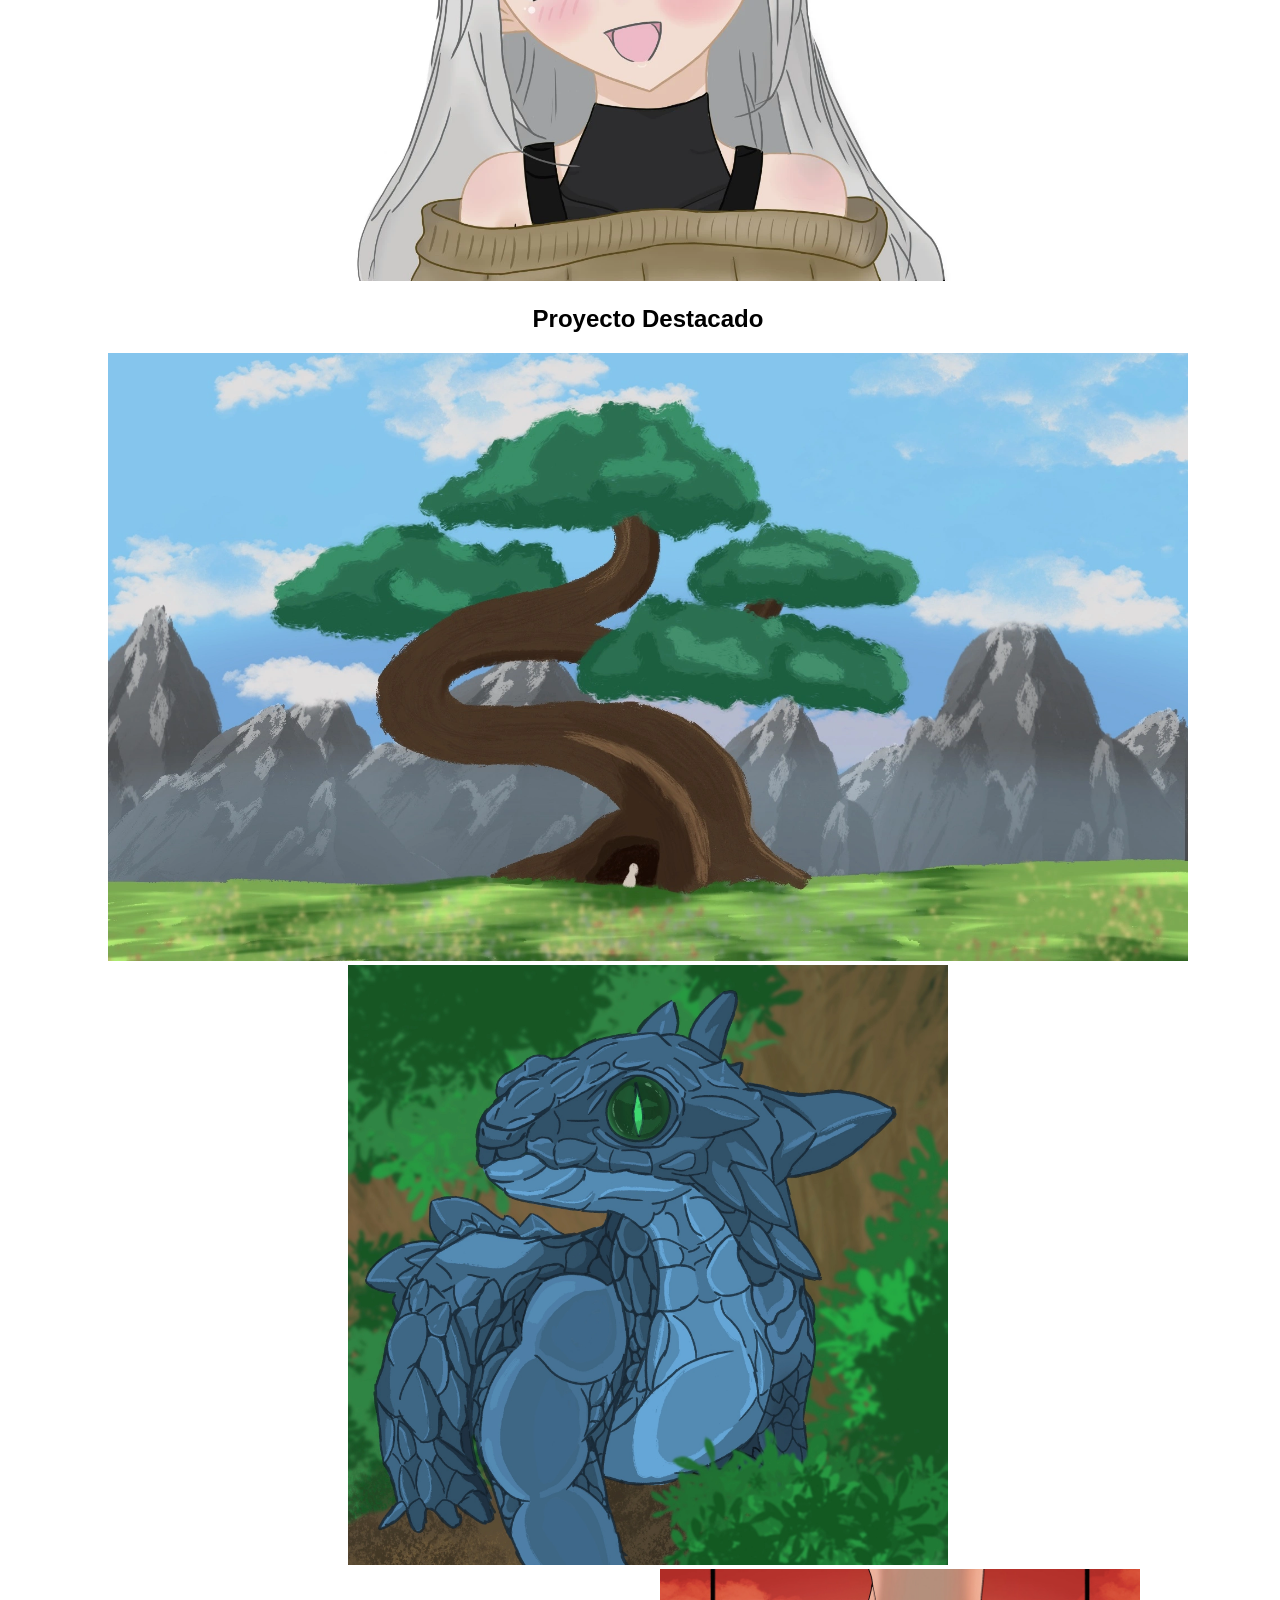
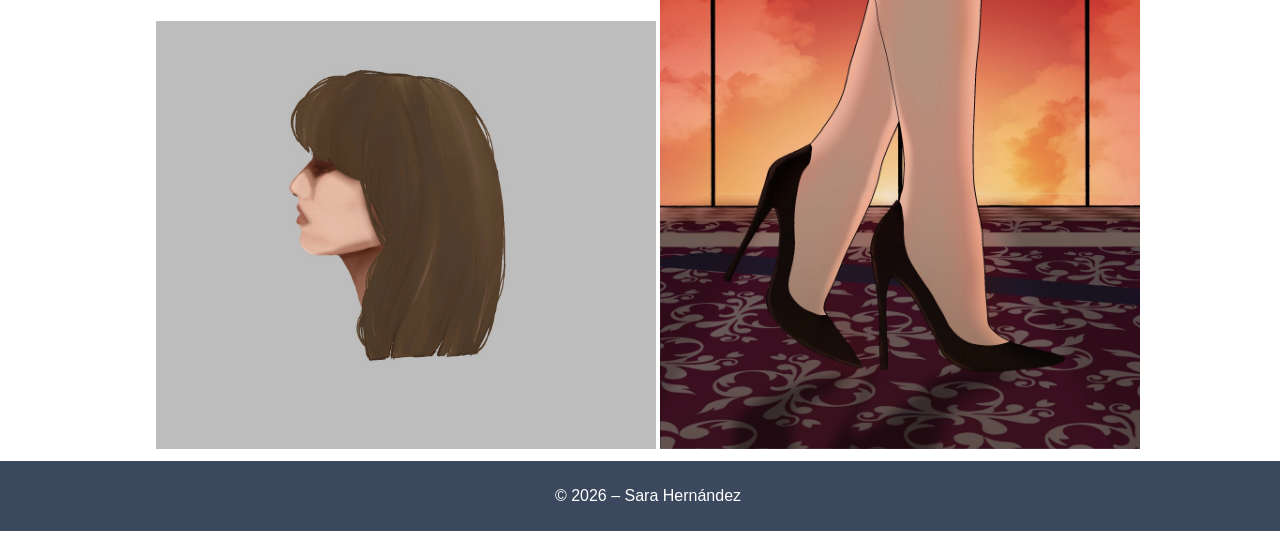
==== commit 1efcc7bb: "16/2/26" ====
--- a/index.html
+++ b/index.html
@@ -5,7 +5,13 @@
     <meta name="viewport" content="width=device-width, initial-scale=1.0">
     <title>Mi Portfolio</title>
     <style>
-     body {font-family: ans-serif;}
+     body {
+         font-family: sans-serif;
+         width:100%;
+     }
+     main {
+         width:100%;
+     }
        .Background {
        background-color: #3c485e;
        color: white;
@@ -14,12 +20,12 @@
            }         
      ul {
          list-style: none;      
-         padding: 10;
-         margin: 10;
+         padding: 10px;
+         margin: 10px;
         }
      li {
          display: inline-block; 
-         margin: 0 15px;   
+         margin: 0px 15px;   
         }
      a {
          text-decoration: none;
@@ -28,15 +34,16 @@
      nav a:hover {
          color: black;
          }
-        .galeria {
-       display: flex;          
-       justify-content: center; 
-       gap: 20px;              
-       }
-       .galeria img {
-        width: 200px;
-        height: auto;
-       }
+     img {
+      max-width: 100%;
+      height: auto;
+     }
+        .separador {
+            margin: -10px;
+            height: 20px;
+            background-color: #3c485e;
+            border: none;
+        }
     </style>
 </head>
 
@@ -47,9 +54,9 @@
         <nav>
             <ul style="font-size:150%;">
                 <li><a href="index.html">Inicio</a></li>
-                <li><a href="Pag2.html">Proyectos</a></li>
-                <li><a href="#">Sobre mí</a></li>
-                <li><a href="#">Contacto</a></li>
+                <li><a href="#proyectos">Proyectos</a></li>
+                <li><a href="#sobremi">Sobre mí</a></li>
+                <li><a href="Pag2.html">Contacto</a></li>
             </ul>
         </nav>
       </header>
@@ -57,31 +64,50 @@
     
     <!-- CONTENIDO PRINCIPAL -->
     <main>
-
+        <!-- linea separadora -->
         <!-- SECCIÓN DE BIENVENIDA -->
         <section>
+            <br/>
             <h1>Bienvenido a mi Portfolio</h1>
+            <img src="Imagenes\Perfil.webp" alt="Imagen Perfil">
+            <h2 id="sobremi">Sobre mi</h2>
+            <p>Hola, soy Sara y este es mi portfolio. Tengo un grado superior en Animaciones 3D, Juegos y Entornos Interactivos. Estos son algunos dibujos y modelos 3D que he hecho a lo largo del grado.</p>
+            <h3 style="text-decoration: underline;"> Programas que se usar: <h3/>
+            <img src="Imagenes\Premiere.webp" width="150" height="150">
+            <img src="Imagenes\After.webp" width="150" height="150">
+            <img src="Imagenes\Ilustrator.webp" width="150" height="150">
+            <img src="Imagenes\indising.webp" width="150" height="150">
+            <img src="Imagenes\Blender.webp" width="150" height="150">
+            <img src="Imagenes\Maya.webp" width="150" height="150">
+            <img src="Imagenes\krita.webp" width="150" height="150">
+            <img src="Imagenes\procreate.webp" width="150" height="150">
+            <br />
+            <br />
+            <br />
+            <hr class="separador" />
+            <h2 id="proyectos">Proyectos</h2>
             <p>Estos son algunos proyectos: </p>
+            <div>
+                <img src="Imagenes\Parpadeo2.gif" width="1080" height="620">
+            </div>
+            <img src="Imagenes\caminar_lat.gif" width="1080" height="620">
+            <div>
+                <img src="Imagenes\LowPoly.webp" width="1080" height="620">
+            </div>
+            <img src="Imagenes\png-tuver.webp" width="820" height="650">
         </section>
 
         <!-- ARTÍCULO DE PROYECTO -->
-        <nav>
-            <h2>Proyecto Destacado</h2> 
-
-            <figure style= ".galeria">
-                <img src="Imagenes\Perfil.jpg" alt="Imagen Perfil" width="250" height="250">
-                <img src="Imagenes\Perfil.jpg" alt="Imagen Perfil" width="250" height="250">
-                <img src="Imagenes\Perfil.jpg" alt="Imagen Perfil" width="250" height="250">
-                <img src="Imagenes\Perfil.jpg" alt="Imagen Perfil" width="250" height="250">
-            </figure>
-            <figure style= ".galeria">
-                <img src="Imagenes\Perfil.jpg" alt="Imagen Perfil" width="250" height="250">
-                <img src="Imagenes\Perfil.jpg" alt="Imagen Perfil" width="250" height="250">
-                <img src="Imagenes\Perfil.jpg" alt="Imagen Perfil" width="250" height="250">
-                <img src="Imagenes\Perfil.jpg" alt="Imagen Perfil" width="250" height="250">
-            </figure>
-        </nav>
-
+        <h2>Proyecto Destacado</h2>
+        <div>
+            <img src="Imagenes\Fondo.webp" width="1080" height="720">
+        </div>
+        <img src="Imagenes\Dragón.webp" width="600" height="600">
+        <div>
+            <img src="Imagenes\Chica.webp" width="500" height="450">
+            <img src="Imagenes\Tacones.webp" width="480" height="450">
+        </div>
+        <br />
     </main>
 
     <!-- PIE DE PÁGINA -->
@@ -90,4 +116,4 @@
     </footer>
 
 </body>
-</html>
+</html>
